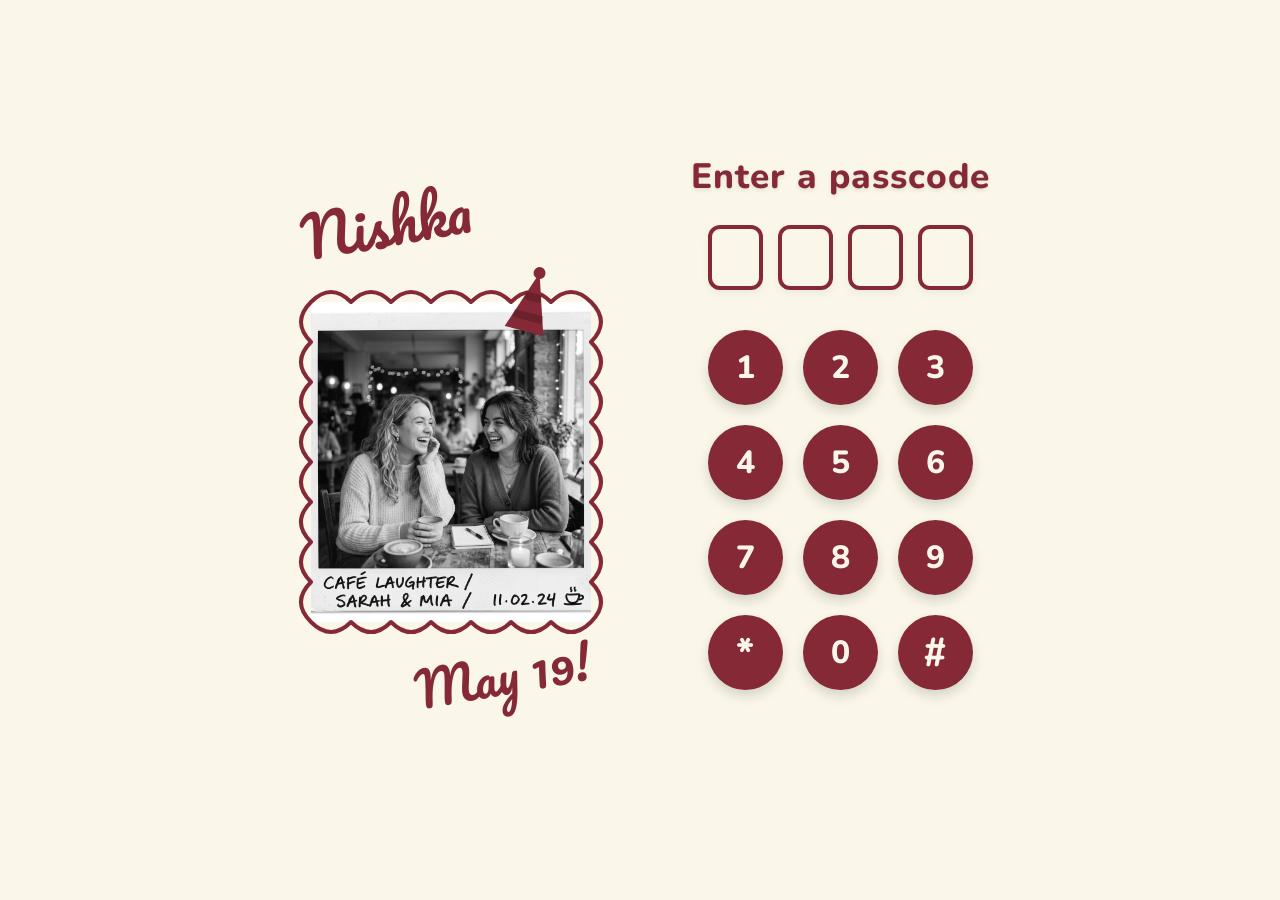
==== index.html @ f1ead437 "first commit" ====
<!DOCTYPE html>
<html lang="en">

<head>
  <meta charset="UTF-8">
  <meta name="viewport" content="width=device-width, initial-scale=1.0">
  <title>Birthday Passcode</title>
  <link rel="stylesheet" href="styles.css">
  <link
    href="https://fonts.googleapis.com/css2?family=Nunito:wght@700;800&family=Poppins:wght@400;600;700&family=Pacifico&display=swap"
    rel="stylesheet">
</head>

<body>
  <div class="container">
    <div class="left-panel">

      <div class="poster-layout">
        <div class="poster-top">
          <div class="poster-name">Nishka</div>
        </div>

        <div class="poster-center">
          <svg width="320" height="360" viewBox="0 0 320 360" fill="none" stroke="var(--primary-red)" stroke-width="4"
            stroke-linecap="round" stroke-linejoin="round" class="scallop-svg">
            <path
              d="M 20 20 Q 40 0 60 20 Q 80 0 100 20 Q 120 0 140 20 Q 160 0 180 20 Q 200 0 220 20 Q 240 0 260 20 Q 280 0 300 20 Q 320 40 300 60 Q 320 80 300 100 Q 320 120 300 140 Q 320 160 300 180 Q 320 200 300 220 Q 320 240 300 260 Q 320 280 300 300 Q 320 320 300 340 Q 280 360 260 340 Q 240 360 220 340 Q 200 360 180 340 Q 160 360 140 340 Q 120 360 100 340 Q 80 360 60 340 Q 40 360 20 340 Q 0 320 20 300 Q 0 280 20 260 Q 0 240 20 220 Q 0 200 20 180 Q 0 160 20 140 Q 0 120 20 100 Q 0 80 20 60 Q 0 40 20 20 Z" />
          </svg>
          <div class="photo-wrapper">
            <img src="assets/photo.png" alt="Nishka" class="poster-photo">
          </div>
          <!-- Red Party Hat -->
          <div class="poster-hat">
            <svg width="60" height="80" viewBox="0 0 60 80" xmlns="http://www.w3.org/2000/svg">
              <path d="M 10 70 L 30 10 L 50 70 Z" fill="var(--primary-red)" />
              <path d="M 15 55 L 45 55" stroke="rgba(0,0,0,0.2)" stroke-width="8" />
              <path d="M 22 35 L 38 35" stroke="rgba(0,0,0,0.2)" stroke-width="8" />
              <circle cx="30" cy="10" r="6" fill="var(--primary-red)" />
            </svg>
          </div>
        </div>

        <div class="poster-bottom">
          <div class="poster-age">May 19!</div>
        </div>
      </div>

    </div>

    <div class="right-panel">
      <h1 class="title">Enter a passcode</h1>

      <div class="passcode-slots">
        <div class="slot" id="slot-0"></div>
        <div class="slot" id="slot-1"></div>
        <div class="slot" id="slot-2"></div>
        <div class="slot" id="slot-3"></div>
      </div>

      <div class="keypad">
        <button class="key" data-key="1">1</button>
        <button class="key" data-key="2">2</button>
        <button class="key" data-key="3">3</button>
        <button class="key" data-key="4">4</button>
        <button class="key" data-key="5">5</button>
        <button class="key" data-key="6">6</button>
        <button class="key" data-key="7">7</button>
        <button class="key" data-key="8">8</button>
        <button class="key" data-key="9">9</button>
        <button class="key star" data-key="*">*</button>
        <button class="key" data-key="0">0</button>
        <button class="key hash" data-key="#">#</button>
      </div>

      <div id="error-message" class="error-message">Incorrect passcode. Try again!</div>
    </div>
  </div>

  <script src="script.js?v=2"></script>
</body>

</html>
---- styles.css ----
:root {
  --primary-red: #852936;
  --bg-red: #852936;
  --white: #FAF7EA;
  --key-color: #852936;
  --soft-pink: #E1AEBC;
  --light-blue: #C5D9E2;
}

* {
  box-sizing: border-box;
  margin: 0;
  padding: 0;
}

body {
  background-color: var(--white);
  font-family: 'Nunito', sans-serif;
  height: 100vh;
  display: flex;
  justify-content: center;
  align-items: center;
  overflow: hidden;
}

.container {
  display: flex;
  gap: 80px;
  max-width: 1000px;
  width: 90%;
  justify-content: center;
  align-items: center;
  flex-wrap: wrap;
}

/* Left Panel - Polaroid */
.left-panel {
  position: relative;
  animation: float 6s ease-in-out infinite;
}

@keyframes float {
  0% {
    transform: translateY(0px) rotate(-6deg);
  }

  50% {
    transform: translateY(-12px) rotate(-3deg);
  }

  100% {
    transform: translateY(0px) rotate(-6deg);
  }
}

.poster-layout {
  display: flex;
  flex-direction: column;
  align-items: center;
  gap: 10px;
}

.poster-top {
  display: flex;
  justify-content: space-between;
  align-items: flex-start;
  width: 100%;
  padding: 0 10px;
}

.poster-name {
  font-family: 'Pacifico', cursive;
  font-size: 3.5rem;
  color: var(--primary-red);
  transform: rotate(-10deg);
  margin-top: -10px;
}

.poster-details {
  font-family: 'Nunito', sans-serif;
  font-size: 0.8rem;
  color: var(--primary-red);
  text-align: right;
  font-weight: 700;
  line-height: 1.2;
}

.poster-center {
  position: relative;
  width: 320px;
  height: 360px;
}

.scallop-svg {
  position: absolute;
  top: 0;
  left: 0;
  z-index: 2;
}

.photo-wrapper {
  position: absolute;
  top: 20px;
  left: 20px;
  width: 280px;
  height: 320px;
  background-color: #ddd;
  overflow: hidden;
  z-index: 1;
}

.poster-photo {
  width: 100%;
  height: 100%;
  object-fit: cover;
  filter: grayscale(100%);
}

.poster-hat {
  position: absolute;
  top: -20px;
  right: 50px;
  z-index: 3;
  transform: rotate(15deg);
}

.poster-bottom {
  width: 100%;
  display: flex;
  justify-content: flex-end;
  padding-right: 20px;
}

.poster-age {
  font-family: 'Pacifico', cursive;
  font-size: 3rem;
  color: var(--primary-red);
  transform: rotate(-10deg);
  margin-top: -20px;
}

/* Right Panel - Keypad */
.right-panel {
  display: flex;
  flex-direction: column;
  align-items: center;
}

.title {
  color: var(--primary-red);
  font-size: 2.2rem;
  font-weight: 800;
  margin-bottom: 25px;
  text-shadow: 0 2px 4px rgba(0, 0, 0, 0.1);
  letter-spacing: 1px;
}

.passcode-slots {
  display: flex;
  gap: 15px;
  margin-bottom: 40px;
}

.slot {
  width: 55px;
  height: 65px;
  border: 4px solid var(--primary-red);
  border-radius: 12px;
  display: flex;
  justify-content: center;
  align-items: center;
  font-size: 2.2rem;
  color: var(--primary-red);
  font-weight: 700;
  font-family: 'Poppins', sans-serif;
  background: transparent;
  box-shadow: 0 4px 10px rgba(0, 0, 0, 0.05);
  transition: all 0.2s ease;
}

.slot.filled {
  background: rgba(133, 41, 54, 0.1);
  transform: scale(1.05);
}

.keypad {
  display: grid;
  grid-template-columns: repeat(3, 1fr);
  gap: 20px;
}

.key {
  width: 75px;
  height: 75px;
  border-radius: 50%;
  background-color: var(--primary-red);
  border: none;
  font-size: 2rem;
  color: var(--white);
  font-family: 'Nunito', sans-serif;
  font-weight: 800;
  cursor: pointer;
  box-shadow: 0 6px 12px rgba(0, 0, 0, 0.15);
  transition: transform 0.1s, background-color 0.2s, box-shadow 0.1s;
  display: flex;
  justify-content: center;
  align-items: center;
}

.key:hover {
  background-color: var(--soft-pink);
  transform: translateY(-2px);
  box-shadow: 0 8px 15px rgba(0, 0, 0, 0.2);
}

.key:active {
  transform: translateY(2px) scale(0.95);
  box-shadow: 0 2px 5px rgba(0, 0, 0, 0.1);
}

.key.star,
.key.hash {
  font-size: 2.5rem;
  line-height: 1;
}

.error-message {
  color: var(--primary-red);
  margin-top: 20px;
  font-weight: 700;
  opacity: 0;
  transition: opacity 0.3s;
  background: rgba(133, 41, 54, 0.1);
  padding: 8px 16px;
  border-radius: 20px;
}

.error-message.show {
  opacity: 1;
}

.shake {
  animation: shake 0.4s cubic-bezier(.36, .07, .19, .97) both;
}

@keyframes shake {

  10%,
  90% {
    transform: translate3d(-1px, 0, 0);
  }

  20%,
  80% {
    transform: translate3d(2px, 0, 0);
  }

  30%,
  50%,
  70% {
    transform: translate3d(-4px, 0, 0);
  }

  40%,
  60% {
    transform: translate3d(4px, 0, 0);
  }
}

/* Responsive adjustments */
@media (max-width: 800px) {
  html, body {
    height: 100%;
    height: 100dvh;
    overflow: hidden !important; /* Rigidly prevent scrollbars */
  }

  body {
    padding: 10px;
    display: flex;
    justify-content: center;
    align-items: center;
  }

  .container {
    flex-direction: column;
    justify-content: space-evenly; /* Dynamically scale spacing */
    height: 100%;
    max-height: 100%;
    width: 100%;
    gap: 5px;
    padding: 10px 0;
    margin: 0 auto;
  }

  .left-panel {
    height: 270px; /* Lock explicit height so keypad has guaranteed space */
    width: 100%;
    display: flex;
    justify-content: center;
    align-items: center;
    flex: 0 0 auto; /* Lock size in flexbox */
    overflow: visible;
    animation: floatMobile 6s ease-in-out infinite;
  }

  @keyframes floatMobile {
    0% { transform: translateY(0) rotate(-2deg); }
    50% { transform: translateY(-6px) rotate(-1deg); }
    100% { transform: translateY(0) rotate(-2deg); }
  }

  .poster-layout {
    transform: scale(0.58);
    transform-origin: center center;
    margin: 0; /* Margins no longer needed due to explicit parent height */
  }

  .poster-name {
    font-size: 2.8rem;
  }

  .poster-age {
    font-size: 2.4rem;
  }

  .right-panel {
    flex: 0 1 auto;
    display: flex;
    flex-direction: column;
    justify-content: center;
    align-items: center;
    width: 100%;
  }

  .title {
    font-size: 1.6rem;
    margin-bottom: 8px;
  }

  .passcode-slots {
    margin-bottom: 15px;
    gap: 6px;
  }

  .slot {
    width: 42px;
    height: 52px;
    font-size: 1.6rem;
    border-width: 3px;
  }

  .keypad {
    gap: 10px;
  }

  .key {
    width: 54px;
    height: 54px;
    font-size: 1.5rem;
    box-shadow: 0 4px 8px rgba(0, 0, 0, 0.12);
    -webkit-tap-highlight-color: transparent;
  }

  .key.star,
  .key.hash {
    font-size: 1.8rem;
  }
  
  .error-message {
    margin-top: 8px;
    padding: 4px 12px;
    font-size: 0.85rem;
  }
}

@media (max-width: 800px) and (max-height: 680px) {
  .left-panel {
    height: 220px; /* Even tighter layout constraint for small heights */
  }
  .poster-layout {
    transform: scale(0.48);
    margin: 0;
  }
  .passcode-slots {
    margin-bottom: 10px;
  }
  .keypad {
    gap: 8px;
  }
  .key {
    width: 48px;
    height: 48px;
    font-size: 1.3rem;
  }
}

/* Celebration Page Styles */
.cake-page {
  background: radial-gradient(circle at top left, var(--soft-pink), transparent 70%),
    radial-gradient(circle at bottom right, var(--light-blue), transparent 70%),
    linear-gradient(-45deg, var(--bg-red), var(--primary-red));
  background-size: 100% 100%, 100% 100%, 400% 400%;
  animation: gradientBG 15s ease infinite;
  display: flex;
  justify-content: center;
  align-items: center;
  height: 100vh;
  margin: 0;
  overflow: hidden;
  position: relative;
}

@keyframes gradientBG {
  0% {
    background-position: 0% 0%, 100% 100%, 0% 50%;
  }

  50% {
    background-position: 100% 0%, 0% 100%, 100% 50%;
  }

  100% {
    background-position: 0% 0%, 100% 100%, 0% 50%;
  }
}

.confetti-container {
  position: absolute;
  top: 0;
  left: 0;
  width: 100%;
  height: 100%;
  pointer-events: none;
  z-index: 2;
}





.celebration-card {
  background: var(--white);
  border-radius: 30px;
  padding: 70px 40px;
  box-shadow: 0 20px 40px rgba(0, 0, 0, 0.15);
  border: 1px solid rgba(183, 110, 121, 0.3);
}

.ribbon-frame {
  position: absolute;
  top: 15px;
  left: 15px;
  right: 15px;
  bottom: 15px;
  border: 4px solid transparent;
  pointer-events: none;
  z-index: 5;
}

.ribbon-svg-container {
  position: absolute;
  top: 0;
  left: 0;
  width: 100%;
  height: 100%;
  z-index: 1;
  pointer-events: none;
}

.ribbon-bow {
  position: absolute;
  z-index: 6;
}

.heart-deco {
  position: absolute;
  font-size: 1.2rem;
  color: var(--primary-red);
  opacity: 0.8;
  filter: drop-shadow(0 2px 2px rgba(0, 0, 0, 0.1));
}

@keyframes popIn {
  0% {
    transform: scale(0.8);
    opacity: 0;
  }

  100% {
    transform: scale(1);
    opacity: 1;
  }
}

.happy-birthday {
  font-family: 'Pacifico', cursive;
  font-size: 3.5rem;
  color: var(--primary-red);
  margin: 10px 0;
}

@keyframes shimmer {
  0% {
    background-position: 0% center;
  }

  100% {
    background-position: -300% center;
  }
}

.subtitle {
  font-size: 1.15rem;
  color: var(--primary-red);
  margin-bottom: 30px;
  font-weight: 700;
  opacity: 0.85;
  padding: 0 10px;
  line-height: 1.5;
}

.invite-text {
  letter-spacing: 2px;
  font-size: 0.9rem;
  color: var(--primary-red);
  margin-bottom: 10px;
}

/* Balloons */
.balloons-container {
  position: absolute;
  top: 0;
  left: 0;
  width: 100%;
  height: 100%;
  pointer-events: none;
  z-index: 1;
}

.balloon {
  position: absolute;
  width: 60px;
  height: 75px;
  border-radius: 50% 50% 50% 50% / 40% 40% 60% 60%;
  bottom: -100px;
  opacity: 0.9;
  animation: floatUp 10s ease-in infinite;
  box-shadow: inset -10px -10px 20px rgba(0, 0, 0, 0.15), 0 5px 15px rgba(0, 0, 0, 0.1);
  background-image: radial-gradient(circle at 30% 30%, rgba(255, 255, 255, 0.5), transparent 40%);
}

.balloon::before {
  content: '▲';
  position: absolute;
  bottom: -12px;
  left: 50%;
  transform: translateX(-50%) scaleX(1.5);
  font-size: 10px;
  color: inherit;
}

.balloon-string {
  position: absolute;
  width: 1px;
  height: 100px;
  background: rgba(0, 0, 0, 0.3);
  top: 100%;
  left: 50%;
}

@keyframes floatUp {
  0% {
    transform: translateY(0) rotate(-5deg);
    opacity: 0;
  }

  10% {
    opacity: 0.8;
  }

  50% {
    transform: translateY(-50vh) rotate(5deg);
  }

  100% {
    transform: translateY(-120vh) rotate(-5deg);
    opacity: 0.8;
  }
}

.animated-cake {
  position: relative;
  width: 250px;
  height: 200px;
  margin: 0 auto 10px auto;
  transform: scale(0.75);
}

/* Gifts Page Styles */
.gifts-page {
  background-color: var(--bg-red);
  display: flex;
  justify-content: center;
  align-items: center;
  min-height: 100vh;
  margin: 0;
  font-family: 'Nunito', sans-serif;
  overflow: hidden;
}

.gifts-container {
  display: flex;
  flex-direction: column;
  align-items: center;
  text-align: center;
  padding: 20px;
}

.gifts-title {
  color: white;
  font-size: 3.5rem;
  font-weight: 800;
  margin-bottom: 60px;
  text-shadow: 2px 3px 5px rgba(0, 0, 0, 0.2);
  letter-spacing: 1px;
}

.gifts-row {
  display: flex;
  flex-direction: row;
  justify-content: center;
  align-items: center;
  gap: 80px;
  margin-bottom: 70px;
}

.gift-item {
  transition: transform 0.3s cubic-bezier(0.175, 0.885, 0.32, 1.275), filter 0.3s ease;
  cursor: pointer;
  display: inline-block;
}

.gift-item:hover {
  transform: scale(1.15) translateY(-10px);
  filter: drop-shadow(0 15px 15px rgba(0, 0, 0, 0.2));
}

.gift-item:active {
  transform: scale(0.95);
}

.gifts-subtitle {
  color: white;
  font-size: 2.2rem;
  font-weight: 800;
  text-shadow: 1px 2px 4px rgba(0, 0, 0, 0.2);
}

.subtitle {
  font-size: 1rem;
  color: var(--primary-red);
  opacity: 0.8;
}

/* Responsive adjustments for gifts page */
@media (max-width: 800px) {
  .gifts-row {
    flex-direction: column;
    gap: 50px;
  }

  .gifts-title {
    font-size: 2.5rem;
    margin-bottom: 40px;
  }

  .gifts-page {
    overflow-y: auto;
    padding: 40px 0;
  }
}

.plate {
  position: absolute;
  bottom: -15px;
  left: -25px;
  width: 300px;
  height: 30px;
  border-radius: 50%;
  background-color: var(--light-blue);
  box-shadow: 0 4px 10px rgba(0, 0, 0, 0.1);
  z-index: 1;
}

.layer {
  position: absolute;
  border-radius: 15px;
  z-index: 2;
  box-shadow: inset 0 -10px 15px rgba(0, 0, 0, 0.05), 0 5px 10px rgba(0, 0, 0, 0.05);
}

.layer-bottom {
  height: 60px;
  bottom: 0;
  width: 250px;
  background: linear-gradient(to bottom, var(--white), #F2EEDB);
}

.layer-middle {
  height: 50px;
  bottom: 60px;
  width: 210px;
  left: 20px;
  background: linear-gradient(to bottom, var(--soft-pink), #d498a9);
}

.layer-top {
  height: 40px;
  bottom: 110px;
  width: 170px;
  left: 40px;
  background: linear-gradient(to bottom, var(--white), #F2EEDB);
}

.icing {
  position: absolute;
  width: 170px;
  height: 25px;
  background-color: var(--light-blue);
  border-radius: 15px;
  bottom: 135px;
  left: 40px;
  z-index: 3;
  box-shadow: 0 4px 8px rgba(0, 0, 0, 0.05);
}

.drip {
  position: absolute;
  width: 25px;
  height: 40px;
  background-color: var(--light-blue);
  border-radius: 15px;
  z-index: 3;
  box-shadow: 0 4px 8px rgba(0, 0, 0, 0.05);
}

.drip1 {
  left: 50px;
  bottom: 110px;
  height: 50px;
}

.drip2 {
  left: 90px;
  bottom: 100px;
  height: 60px;
}

.drip3 {
  left: 140px;
  bottom: 115px;
  height: 40px;
}

.drip4 {
  left: 175px;
  bottom: 105px;
  height: 55px;
}

.candle {
  position: absolute;
  width: 12px;
  height: 40px;
  background-color: var(--primary-red);
  bottom: 150px;
  border-radius: 3px;
  z-index: 4;
  box-shadow: inset -2px 0 0 rgba(0, 0, 0, 0.1);
}

.candle::after {
  content: '';
  position: absolute;
  width: 12px;
  height: 8px;
  background-color: var(--soft-pink);
  bottom: 0;
  border-radius: 0 0 3px 3px;
}

.flame {
  position: absolute;
  width: 12px;
  height: 20px;
  background-color: var(--white);
  border-radius: 50% 50% 50% 50% / 60% 60% 40% 40%;
  bottom: 45px;
  left: 0;
  box-shadow: 0 0 15px var(--white), 0 0 30px var(--soft-pink);
  animation: flicker 0.6s ease-in-out infinite alternate;
  transform-origin: bottom center;
}

@keyframes flicker {
  0% {
    transform: scale(1) rotate(-2deg);
    opacity: 0.9;
  }

  25% {
    transform: scale(1.05) rotate(3deg);
    box-shadow: 0 0 20px var(--white), 0 0 35px var(--soft-pink);
  }

  50% {
    transform: scale(0.95) rotate(-1deg);
    opacity: 0.8;
  }

  75% {
    transform: scale(1.1) rotate(2deg);
    box-shadow: 0 0 10px var(--white), 0 0 25px var(--soft-pink);
  }

  100% {
    transform: scale(1) rotate(-3deg);
    opacity: 1;
  }
}

.glow {
  position: absolute;
  width: 100%;
  height: 100%;
  background: radial-gradient(circle, rgba(225, 174, 188, 0.6) 0%, transparent 70%);
  top: -50px;
  left: 0;
  pointer-events: none;
  z-index: 0;
}

/* Blow Button & Flames */
.ribbon-svg-container svg {
  position: absolute;
  top: 0;
  left: 0;
}

/* Button softer like invitation */
.blow-btn {
  background: var(--soft-pink);
  color: var(--primary-red);
  font-weight: 700;
  border: none;
  padding: 12px 30px;
  border-radius: 25px;
  margin-top: 25px;
  box-shadow: 0 5px 15px rgba(0, 0, 0, 0.1);
}

.blow-btn:hover {
  background: var(--white);
}

.blow-btn::after {
  content: '';
  position: absolute;
  top: 0;
  left: -100%;
  width: 50%;
  height: 100%;
  background: linear-gradient(90deg, transparent, rgba(255, 255, 255, 0.2), transparent);
  transition: all 0.5s ease;
}

.blow-btn:hover::after {
  left: 150%;
}

.blow-btn:disabled {
  background: var(--light-blue);
  box-shadow: 0 4px 15px rgba(197, 217, 226, 0.4);
  cursor: default;
  transform: translateY(0) scale(1);
}

.flame.blown-out {
  animation: blowOut 0.4s forwards ease-in;
}

@keyframes blowOut {
  0% {
    transform: scale(1);
    opacity: 1;
  }

  40% {
    transform: scale(1.5) translate(-10px, -15px);
    opacity: 0.8;
  }

  100% {
    transform: scale(0) translate(-20px, -30px);
    opacity: 0;
  }
}

#cake-glow {
  transition: opacity 0.5s ease-out;
}

flame.blown-out {
  animation: blowOut 0.4s forwards ease-in;
}

@keyframes blowOut {
  0% {
    transform: scale(1);
    opacity: 1;
  }

  40% {
    transform: scale(1.5) translate(-10px, -15px);
    opacity: 0.8;
  }

  100% {
    transform: scale(0) translate(-20px, -30px);
    opacity: 0;
  }
}

#cake-glow {
  transition: opacity 0.5s ease-out;
}

flame.blown-out {
  animation: blowOut 0.4s forwards ease-in;
}

@keyframes blowOut {
  0% {
    transform: scale(1);
    opacity: 1;
  }

  40% {
    transform: scale(1.5) translate(-10px, -15px);
    opacity: 0.8;
  }

  100% {
    transform: scale(0) translate(-20px, -30px);
    opacity: 0;
  }
}

#cake-glow {
  transition: opacity 0.5s ease-out;
}
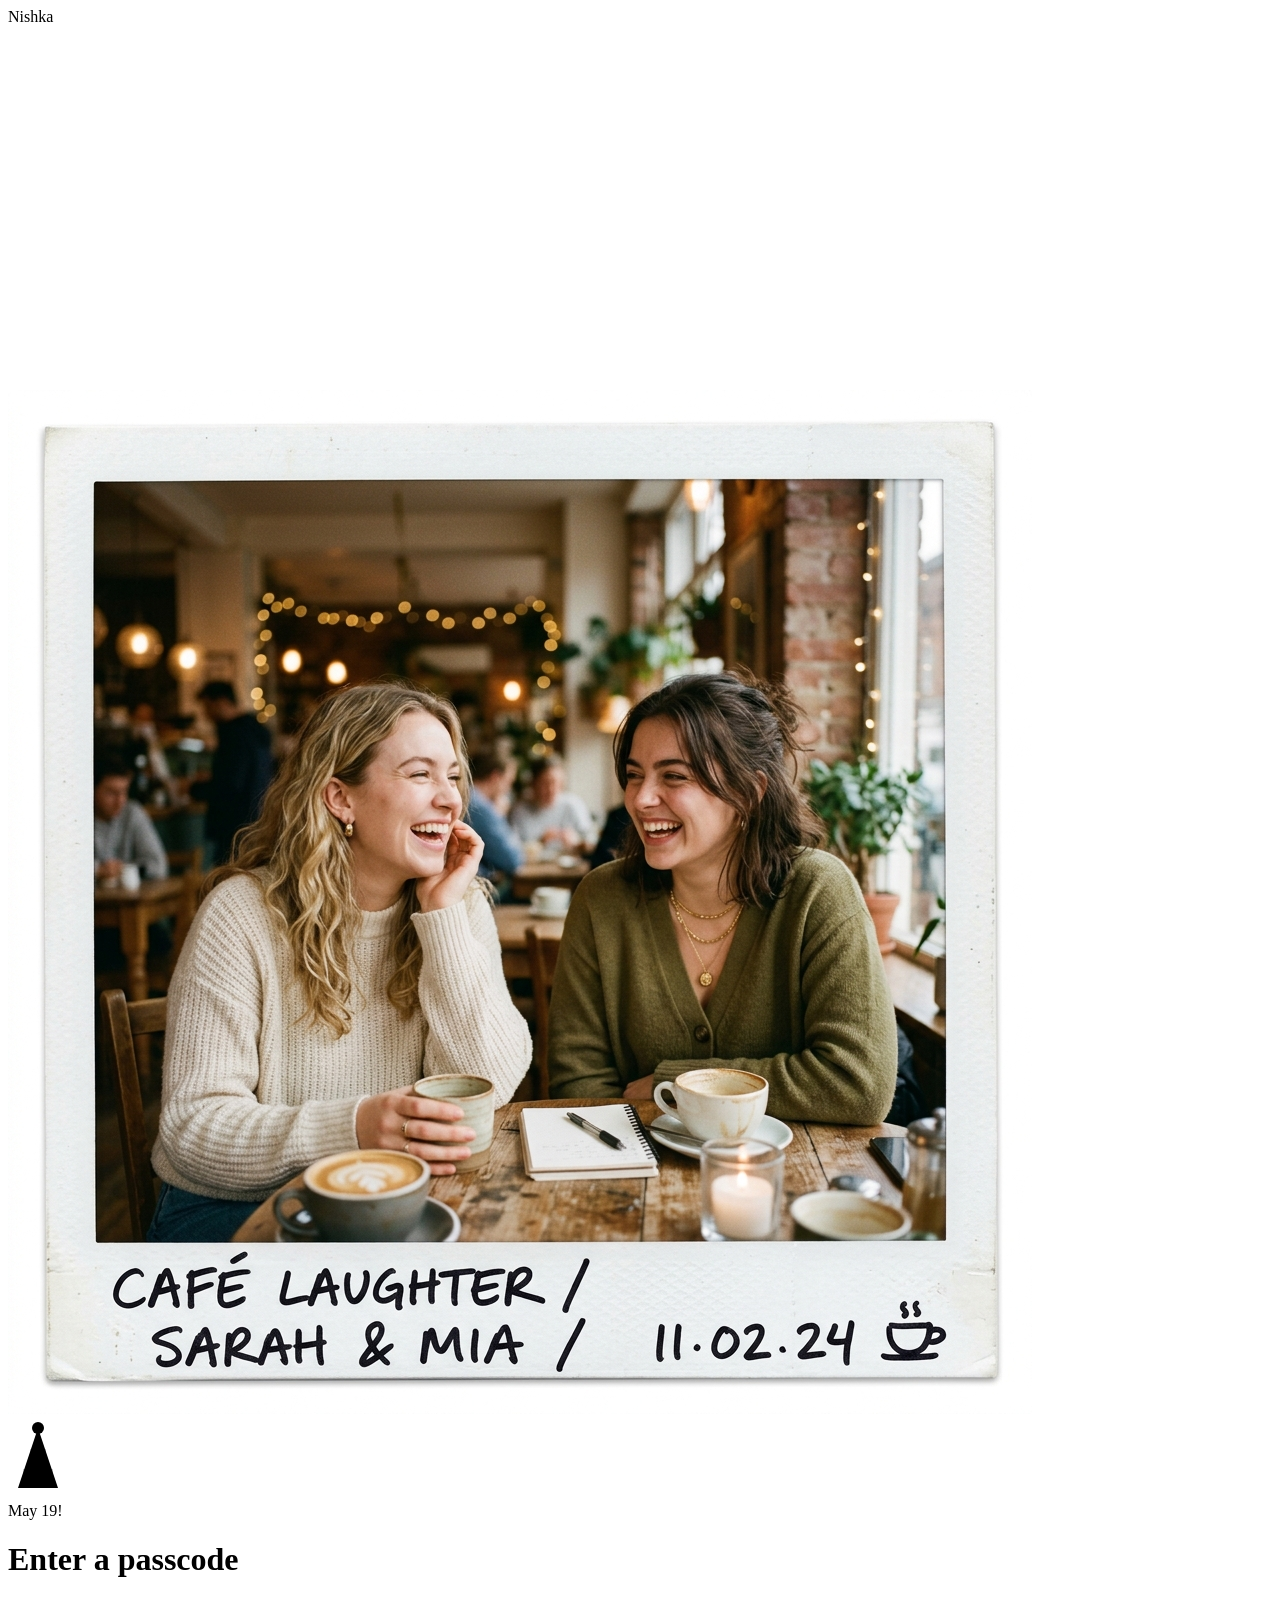
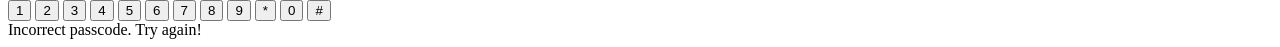
==== commit 27e2d45b: "optimize" ====
--- a/index.html
+++ b/index.html
@@ -5,10 +5,16 @@
   <meta charset="UTF-8">
   <meta name="viewport" content="width=device-width, initial-scale=1.0">
   <title>Birthday Passcode</title>
-  <link rel="stylesheet" href="styles.css">
+  <link rel="preconnect" href="https://fonts.googleapis.com">
+  <link rel="preconnect" href="https://fonts.gstatic.com" crossorigin>
+  <link rel="preload" href="styles.css" as="style">
   <link
     href="https://fonts.googleapis.com/css2?family=Nunito:wght@700;800&family=Poppins:wght@400;600;700&family=Pacifico&display=swap"
     rel="stylesheet">
+  
+  <!-- Prefetch next step assets for smooth transition -->
+  <link rel="prefetch" href="video.html">
+  <link rel="prefetch" href="download.mp4">
 </head>
 
 <body>
--- a/styles.css
+++ b/styles.css
@@ -269,10 +269,13 @@
 
 /* Responsive adjustments */
 @media (max-width: 800px) {
-  html, body {
+
+  html,
+  body {
     height: 100%;
     height: 100dvh;
-    overflow: hidden !important; /* Rigidly prevent scrollbars */
+    overflow: hidden !important;
+    /* Rigidly prevent scrollbars */
   }
 
   body {
@@ -284,7 +287,8 @@
 
   .container {
     flex-direction: column;
-    justify-content: space-evenly; /* Dynamically scale spacing */
+    justify-content: space-evenly;
+    /* Dynamically scale spacing */
     height: 100%;
     max-height: 100%;
     width: 100%;
@@ -294,26 +298,37 @@
   }
 
   .left-panel {
-    height: 270px; /* Lock explicit height so keypad has guaranteed space */
+    height: 270px;
+    /* Lock explicit height so keypad has guaranteed space */
     width: 100%;
     display: flex;
     justify-content: center;
     align-items: center;
-    flex: 0 0 auto; /* Lock size in flexbox */
+    flex: 0 0 auto;
+    /* Lock size in flexbox */
     overflow: visible;
     animation: floatMobile 6s ease-in-out infinite;
   }
 
   @keyframes floatMobile {
-    0% { transform: translateY(0) rotate(-2deg); }
-    50% { transform: translateY(-6px) rotate(-1deg); }
-    100% { transform: translateY(0) rotate(-2deg); }
+    0% {
+      transform: translateY(0) rotate(-2deg);
+    }
+
+    50% {
+      transform: translateY(-6px) rotate(-1deg);
+    }
+
+    100% {
+      transform: translateY(0) rotate(-2deg);
+    }
   }
 
   .poster-layout {
     transform: scale(0.58);
     transform-origin: center center;
-    margin: 0; /* Margins no longer needed due to explicit parent height */
+    margin: 0;
+    /* Margins no longer needed due to explicit parent height */
   }
 
   .poster-name {
@@ -366,7 +381,7 @@
   .key.hash {
     font-size: 1.8rem;
   }
-  
+
   .error-message {
     margin-top: 8px;
     padding: 4px 12px;
@@ -376,18 +391,23 @@
 
 @media (max-width: 800px) and (max-height: 680px) {
   .left-panel {
-    height: 220px; /* Even tighter layout constraint for small heights */
-  }
+    height: 220px;
+    /* Even tighter layout constraint for small heights */
+  }
+
   .poster-layout {
     transform: scale(0.48);
     margin: 0;
   }
+
   .passcode-slots {
     margin-bottom: 10px;
   }
+
   .keypad {
     gap: 8px;
   }
+
   .key {
     width: 48px;
     height: 48px;
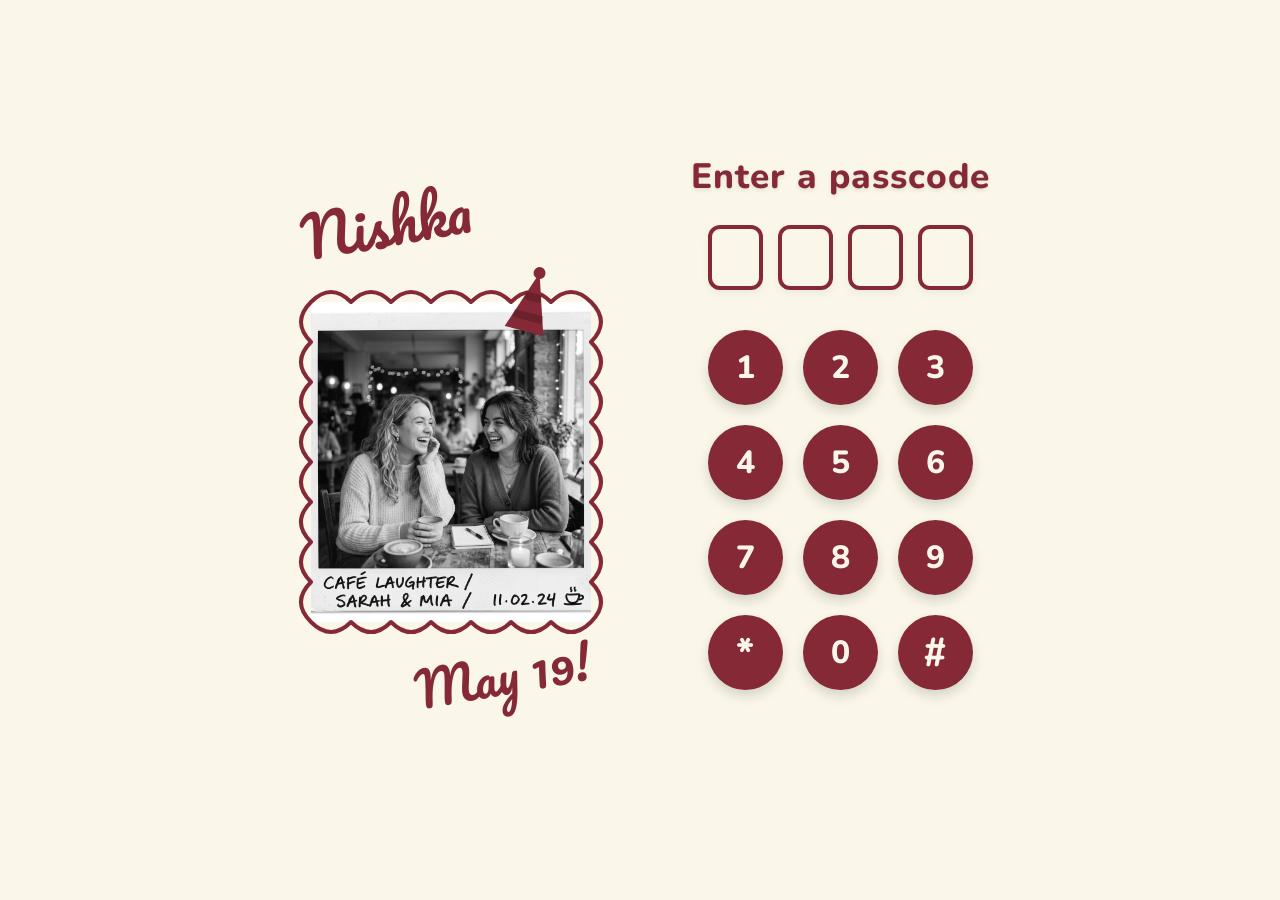
==== commit 0deecc9a: "undo" ====
--- a/index.html
+++ b/index.html
@@ -5,16 +5,10 @@
   <meta charset="UTF-8">
   <meta name="viewport" content="width=device-width, initial-scale=1.0">
   <title>Birthday Passcode</title>
-  <link rel="preconnect" href="https://fonts.googleapis.com">
-  <link rel="preconnect" href="https://fonts.gstatic.com" crossorigin>
-  <link rel="preload" href="styles.css" as="style">
+  <link rel="stylesheet" href="styles.css">
   <link
     href="https://fonts.googleapis.com/css2?family=Nunito:wght@700;800&family=Poppins:wght@400;600;700&family=Pacifico&display=swap"
     rel="stylesheet">
-  
-  <!-- Prefetch next step assets for smooth transition -->
-  <link rel="prefetch" href="video.html">
-  <link rel="prefetch" href="download.mp4">
 </head>
 
 <body>
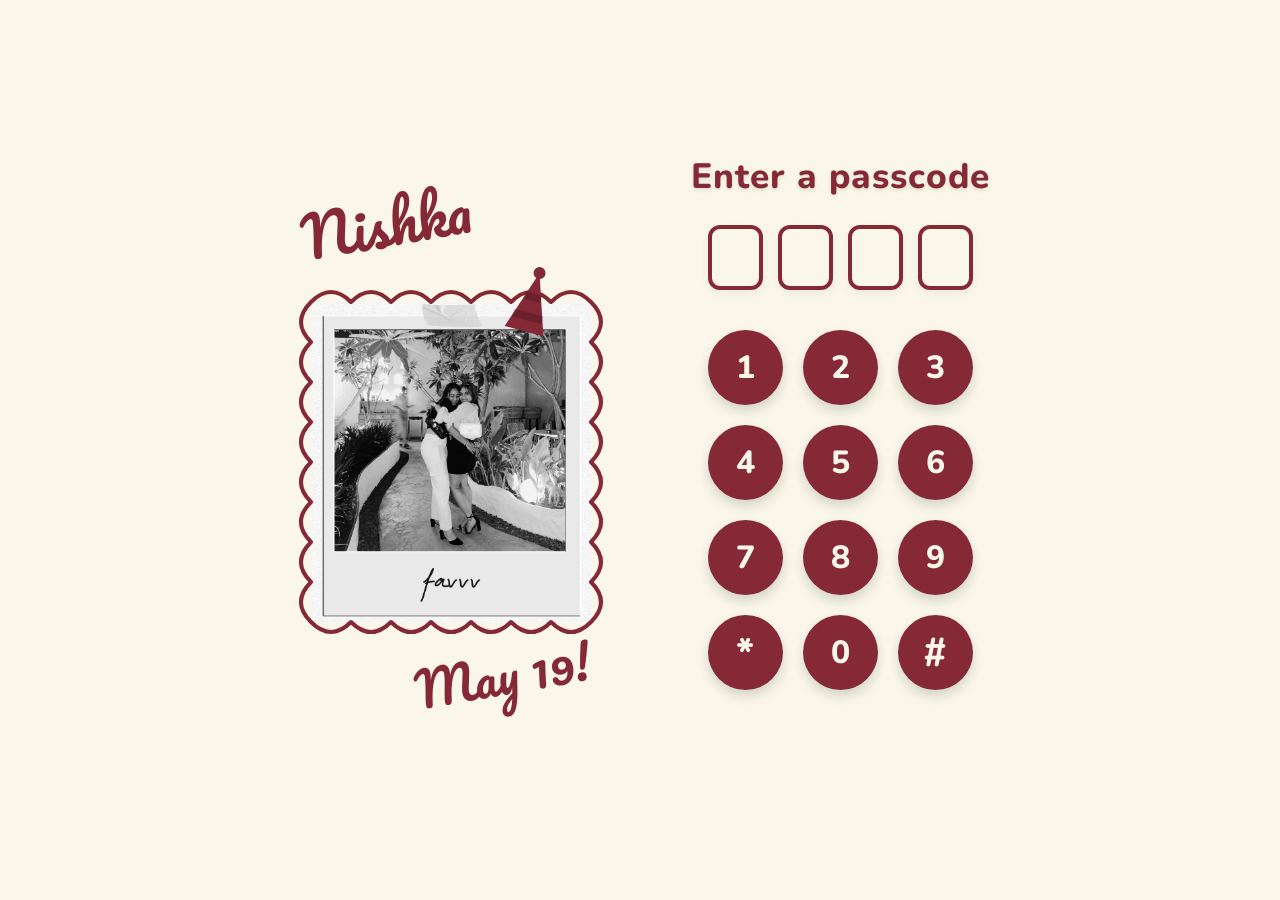
==== commit 9607e189: "letter" ====
--- a/index.html
+++ b/index.html
@@ -6,6 +6,8 @@
   <meta name="viewport" content="width=device-width, initial-scale=1.0">
   <title>Birthday Passcode</title>
   <link rel="stylesheet" href="styles.css">
+  <link rel="preconnect" href="https://fonts.googleapis.com">
+  <link rel="preconnect" href="https://fonts.gstatic.com" crossorigin>
   <link
     href="https://fonts.googleapis.com/css2?family=Nunito:wght@700;800&family=Poppins:wght@400;600;700&family=Pacifico&display=swap"
     rel="stylesheet">
@@ -27,7 +29,7 @@
               d="M 20 20 Q 40 0 60 20 Q 80 0 100 20 Q 120 0 140 20 Q 160 0 180 20 Q 200 0 220 20 Q 240 0 260 20 Q 280 0 300 20 Q 320 40 300 60 Q 320 80 300 100 Q 320 120 300 140 Q 320 160 300 180 Q 320 200 300 220 Q 320 240 300 260 Q 320 280 300 300 Q 320 320 300 340 Q 280 360 260 340 Q 240 360 220 340 Q 200 360 180 340 Q 160 360 140 340 Q 120 360 100 340 Q 80 360 60 340 Q 40 360 20 340 Q 0 320 20 300 Q 0 280 20 260 Q 0 240 20 220 Q 0 200 20 180 Q 0 160 20 140 Q 0 120 20 100 Q 0 80 20 60 Q 0 40 20 20 Z" />
           </svg>
           <div class="photo-wrapper">
-            <img src="assets/photo.png" alt="Nishka" class="poster-photo">
+            <img src="pg2.png" alt="Nishka" class="poster-photo">
           </div>
           <!-- Red Party Hat -->
           <div class="poster-hat">
